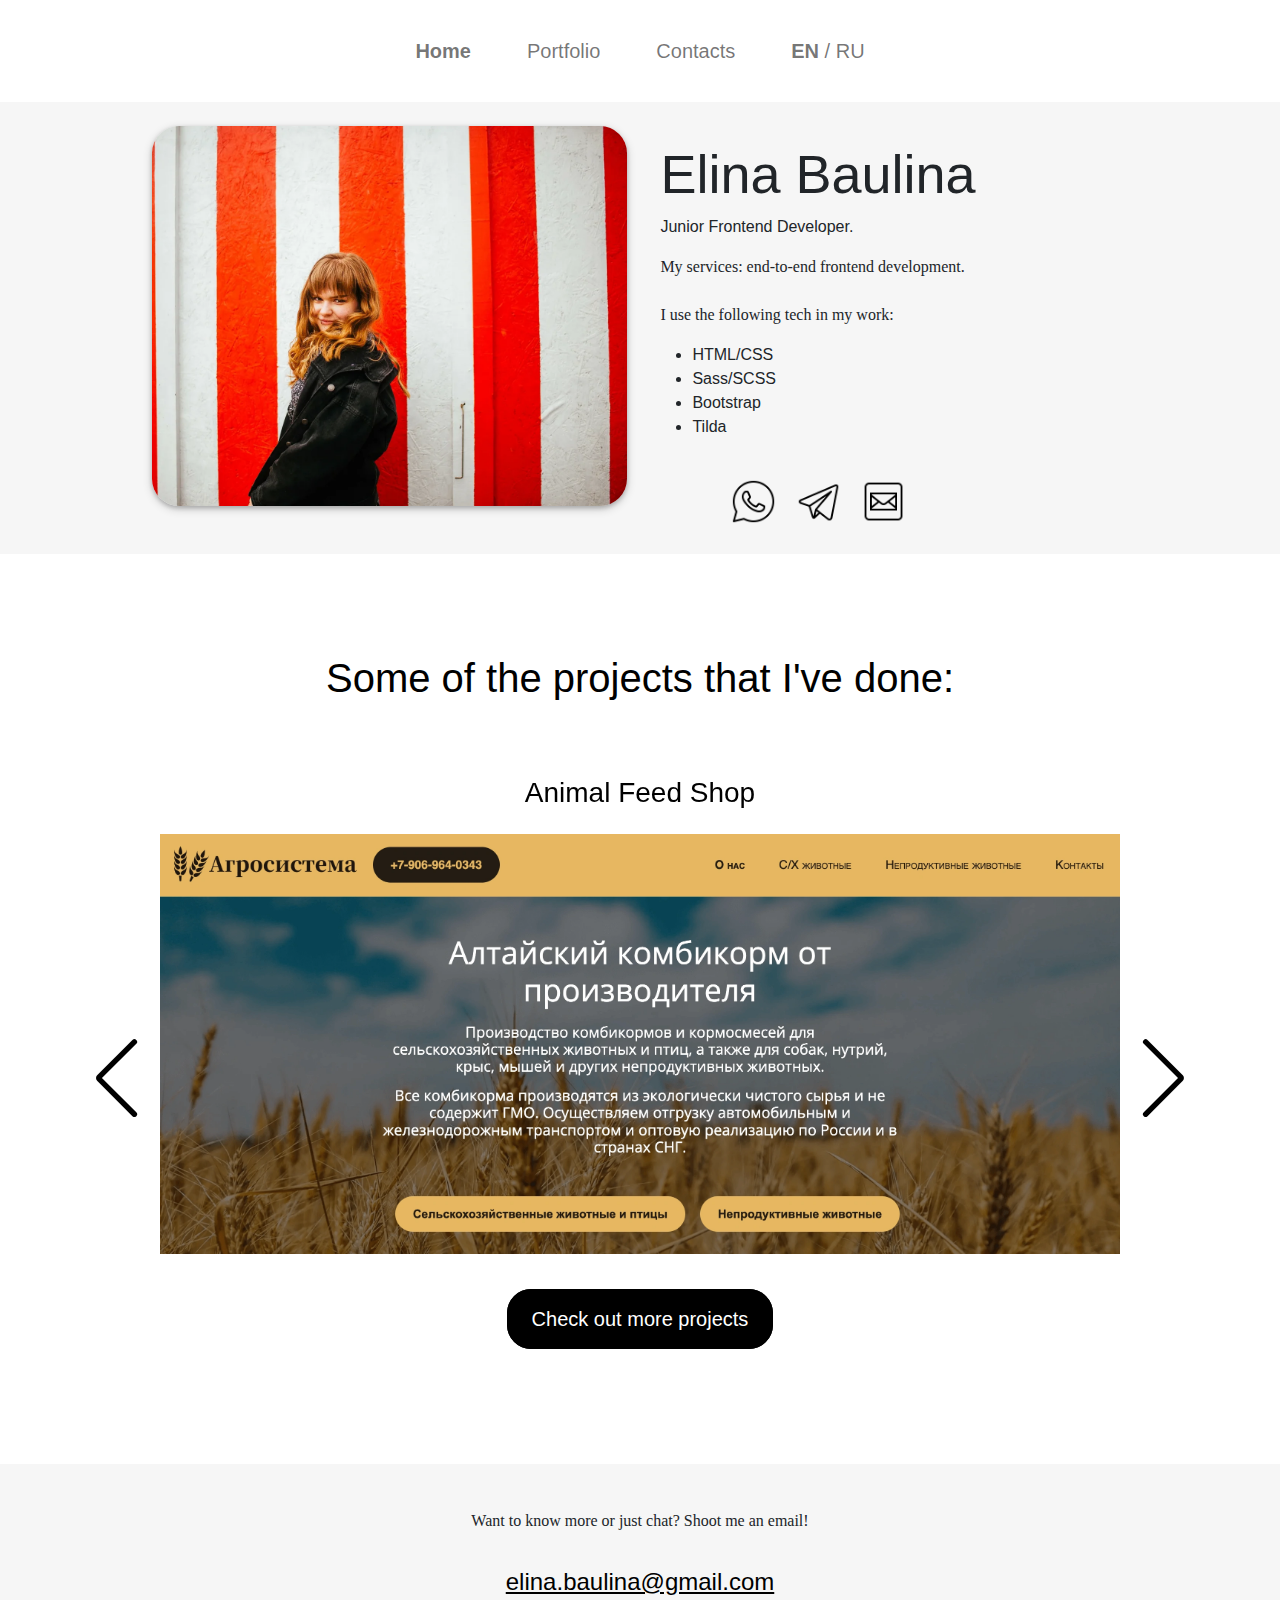
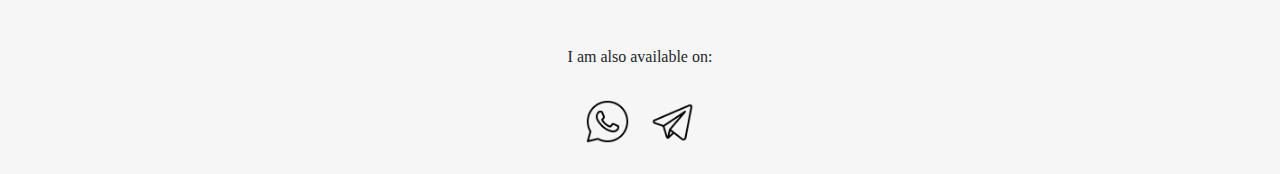
==== index.html @ 9d9d284b "yep" ====
<!DOCTYPE html>
<html lang="en">

<head>
    <meta charset="UTF-8">
    <meta name="viewport" content="width=device-width, initial-scale=1.0">
    <title>Elina Baulina</title>
    <link href="https://fonts.cdnfonts.com/css/gilroy-bold" rel="stylesheet">
    <link rel="stylesheet" href="css/bootstrap.min.css">
    <link rel="stylesheet" href="css/style.min.css">
    <link rel="stylesheet" href="css/swiper-bundle.min.css">
    <link rel="icon" href="img/favicon.png" type="image/png" sizes="64x64">
    <link rel="icon" href="img/favicon.png" type="image/png" sizes="32x32">
    <link rel="icon" href="img/favicon.png" type="image/png" sizes="16x16">
</head>

<body class="main">
    <div class="content">
        <div class="nav-table">
            <nav class="navbar navbar-expand-lg">
                <div class="container">
                    <ul class="navbar-nav">
                        <li class="nav-item"><a class="nav-link" href="../portfolio/index.html"><b>Home</b></a></li>
                        <li class="nav-item"><a class="nav-link" href="../portfolio/portfolio.html">Portfolio</a>
                        </li>
                        <li class="nav-item"><a class="nav-link" href="#contacts">Contacts</a></li>
                        <li class="nav-item"><a class="nav-link" href="../portfolio/main.html"><b>EN</b> / RU</a>
                        </li>
                    </ul>
                </div>
            </nav>
        </div>

        <section class="meet-me">
            <div class="meet-wrap">
                <div class="meet-me-content-1">
                    <picture>
                        <source srcset="img/me.webp" type="image/webp"><img class="face-pic" src="img/me.png"
                            loading="lazy">
                    </picture>
                </div>

                <div class="meet-me-content-2">
                    <h1 class="title name">Elina Baulina</h1>
                    <p about-description> Junior Frontend Developer.</p>
                    <p class="skill"> My services: end-to-end frontend development.<br> <br> I use the following
                        tech in my work:</p>
                    <ul class="skills">
                        <li class="skill-separate">
                            HTML/CSS
                        </li>
                        <li class="skill-separate">
                            Sass/SCSS
                        </li>
                        <li class="skill-separate">
                            Bootstrap
                        </li>
                        <li class="skill-separate">
                            Tilda
                        </li>
                    </ul>
                    <ul class="menu-contacts contacts-change">
                        <li><a class="messenger" href="https://wa.me/381645310923">
                                <picture>
                                    <source srcset="img/whatsapp.webp" type="image/webp"><img class="messenger-pic"
                                        src="img/whatsapp.png" loading="lazy">
                                </picture>
                            </a></li>
                        <li><a class="messenger" href="https://telegram.me/evastruggling">
                                <picture>
                                    <source srcset="img/telegram.webp" type="image/webp"><img class="messenger-pic"
                                        src="img/telegram.png" loading="lazy">
                                </picture>
                            </a>
                        </li>
                        <li><a class="messenger" href="mailto:elina.baulina@gmail.com">
                                <picture>
                                    <source srcset="img/mail.webp" type="image/webp"><img class="messenger-pic"
                                        src="img/mail.png" loading="lazy">
                                </picture>
                            </a>
                        </li>
                    </ul>
                </div>
            </div>

        </section>

        <section class="portfolio">
            <div class="container">
                <div class="row">
                    <div class="col-12">
                        <div class="portfolio-block">
                            <h1 class="title">Some of the projects that I've done:</h1>
                            <div class="projects">
                                <div class="swiper">
                                    <div class="swiper-wrapper">
                                        <div class="swiper-slide">
                                            <a class="swiper-title" href="../portfolio/index.html">Animal Feed
                                                Shop</a>
                                            <picture>
                                                <source srcset="img/project1_1.webp" type="image/webp">
                                                <img src="img/project1_1.png" class="swiper-img" loading="lazy" alt="">
                                            </picture>
                                        </div>

                                        <div class="swiper-slide">
                                            <a class="swiper-title" href="../portfolio/index.html">Classes on CapCut
                                                Editing</a>
                                            <picture>
                                                <source srcset="img/project2_1.webp" type="image/webp">
                                                <img src="img/project2_1.png" class="swiper-img" loading="lazy" alt="">
                                            </picture>
                                        </div>
                                    </div>
                                    <div class="container-buttons">
                                        <div class="swiper-button-prev">Previous</div>
                                        <div class="swiper-button-next">Next</div>
                                    </div>
                                </div>

                                <div class="check"><a class="project-button" href="../portfolio/portfolio.html"
                                        title="project-link">Check
                                        out more projects</a>
                                </div>
                            </div>
                        </div>
                    </div>
                </div>
            </div>
        </section>

    </div>

    <footer>
        <div class="container">
            <div class="footer-contacts" id="contacts">
                <p class="footer-description">Want to know more or just chat? Shoot me an email!</p>
                <a class="call" href="mailto:elina.baulina@gmail.com">elina.baulina@gmail.com</a>
                <p class="footer-description last">I am also available on:</p>
                <ul class="menu-contacts">
                    <li><a class="messenger" href="https://wa.me/381645310923">
                            <picture>
                                <source srcset="img/whatsapp.webp" type="image/webp"><img class="messenger-pic"
                                    src="img/whatsapp.png" loading="lazy">
                            </picture>
                        </a>
                    </li>
                    <li><a class="messenger" href="https://telegram.me/evastruggling">
                            <picture>
                                <source srcset="img/telegram.webp" type="image/webp"><img class="messenger-pic"
                                    src="img/telegram.png" loading="lazy">
                            </picture>
                        </a>
                    </li>
                </ul>
            </div>
        </div>
    </footer>

    <script src="js/bootstrap.min.js"></script>
    <script src="js/swiper-bundle.min.js"></script>
    <script src="js/plugin.js"></script>
</body>

</html>
---- css/style.min.css ----
@import"https://fonts.cdnfonts.com/css/gilroy-bold";.main{font-family:Gilroy-Regular,sans-serif;display:flex;min-height:100vh;flex-direction:column}.nav-table{align-items:center;width:100%}.navbar-nav{list-style:none;display:flex;flex-direction:row;margin-left:auto;margin-right:auto}.navbar-nav .nav-item{padding:20px;font-size:20px}.meet-me{background-color:#f6f6f6;padding-left:10%}.meet-me .meet-wrap{display:flex;flex-direction:row;position:relative}.meet-me .meet-wrap .meet-me-content-1 .face-pic{max-width:100%;max-height:380px;border-radius:27px;box-shadow:0 2px 4px 0 rgba(0,0,0,.2),0 3px 10px 0 rgba(0,0,0,.19);margin:5%}.meet-me .meet-wrap .meet-me-content-2{margin-top:auto;margin-bottom:auto;margin-left:5%}.meet-me .meet-wrap .meet-me-content-2 .contacts-change{margin-top:40px}.meet-me .meet-wrap .meet-me-content-2 .name{font-size:54px;padding-top:40px}.meet-me .meet-wrap .meet-me-content-2 .skill{font-family:Gilroy-Bold}.about-me{background-color:#f6f6f6;background-size:cover;overflow:hidden;position:relative}.about-me .about-block .title{color:#000;font-size:40px;text-align:center;padding-top:50px;padding-bottom:20px;margin-left:auto;margin-right:auto;max-width:800px}.about-me .about-block .about-description{color:#000;font-weight:400;text-align:center;font-size:22px;margin-left:auto;margin-right:auto;max-width:700px;line-height:116%}.about-me .about-block .bottom{padding-top:20px;padding-bottom:40px}.about-me .about-block .project-link{color:#000;font-family:Gilroy-Bold;transition:.3s}.about-me .about-block .project-link:hover{color:#5a5959}.portfolio-block .title{margin-top:50px;margin-bottom:50px;color:#000;font-size:40px;text-align:center;padding-top:50px;padding-bottom:20px;margin-left:auto;margin-right:auto;max-width:800px}.portfolio-block .check{text-align:center}.portfolio-block .check .project-button{font-family:Gilroy-Bold,sans-serif;background-color:#000;padding:18px 24px;font-size:20px;border-radius:24px;border:solid 1px #000;text-decoration:none;color:#fff}.portfolio-block .check .project-button:hover{background-color:#f6f6f6;color:#000;transition:.3s}.portfolio-block .projects{text-align:center;margin-bottom:80px;position:relative}.portfolio-block .projects .swiper{display:flex;flex-direction:row;position:relative}.portfolio-block .projects .swiper .container-buttons{position:absolute;top:50%;transform:translateY(-50%);width:100%;height:100%;z-index:1}.portfolio-block .projects .swiper .container-buttons .swiper-button-prev,.portfolio-block .projects .swiper .container-buttons .swiper-button-next{font-size:0;color:#000;--swiper-navigation-size: 80px;top:65%;transform:translateY(-50%)}.portfolio-block .projects .swiper-slide{z-index:0}.portfolio-block .projects .swiper-slide .swiper-title{text-decoration:none;color:#000;font-size:28px}.portfolio-block .projects .swiper-slide .swiper-img{max-width:95%;position:relative;padding:50px;padding-top:20px;padding-bottom:0px;margin-bottom:50px}.separate-site{margin-top:50px;border-radius:45px;box-shadow:0 2px 4px 0 rgba(0,0,0,.2),0 3px 10px 0 rgba(0,0,0,.19);max-width:95%;margin-left:auto;margin-right:auto;padding-bottom:35px}.separate-site .site-pic{width:100%;padding-bottom:50px;border-radius:45px}.separate-site .site-titles{text-align:center;font-size:24px;text-decoration:none}.separate-site .site-description{font-family:Gilroy-Regular;text-align:center;width:80%;font-size:20px;margin-left:auto;margin-right:auto;padding-bottom:30px;text-decoration:none}.site-link{font-family:Gilroy-Bold,sans-serif;background-color:#000;padding:18px 24px;font-size:20px;border-radius:24px;border:solid 1px #000;text-decoration:none;color:#fff;max-width:250px;display:block;margin-left:auto;margin-right:auto;text-align:center;font-family:Gilroy-Bold;transform:.3s}.site-link:hover{background-color:#f6f6f6;color:#000;transition:.3s}.full-size-pic{max-width:100%;margin-top:50px;box-shadow:0 2px 4px 0 rgba(0,0,0,.2),0 3px 10px 0 rgba(0,0,0,.19)}.visit-pic{max-width:100%;height:20px;margin-top:auto;margin-bottom:auto}@media(max-width: 992px){.meet-me{text-align:center;padding-left:0%}.meet-me .meet-wrap{flex-direction:column-reverse}.meet-me .meet-wrap .meet-me-content-1 .face-pic{max-height:300px;margin-bottom:50px}.meet-me .meet-wrap .meet-me-content-2{margin-left:0}.meet-me .meet-wrap .meet-me-content-2 .skills .skill-separate{text-decoration:underline;display:inline;margin-right:15px}.portfolio-block .title{padding-top:10px;font-size:36px;padding-bottom:0}.portfolio-block .projects .swiper-slide .swiper-title{margin-top:25px}.portfolio-block .projects .swiper .swiper-button-prev,.portfolio-block .projects .swiper .swiper-button-next{--swiper-navigation-size: 50px;top:calc(50% + 50px)}}@media(max-width: 768px){.navbar-nav .nav-item{font-size:18px;padding:15px}.meet-me .meet-wrap .meet-me-content-1 .face-pic{max-height:280px}.portfolio-block .title{font-size:30px}.portfolio-block .projects .swiper .swiper-button-prev,.portfolio-block .projects .swiper .swiper-button-next{--swiper-navigation-size: 40px;top:calc(50% + 40px)}.portfolio-block .swiper-slide .swiper-title{font-size:26px}}@media(max-width: 576px){.navbar-nav .nav-item{font-size:16px}.messenger-pic{height:42px}.meet-me-content-2 .name{font-size:30px}}footer{width:100%;text-align:center;margin-top:50px;background-color:#f6f6f6}footer .footer-contacts .footer-description{font-family:Gilroy-Bold;padding-top:45px;padding-bottom:15px}footer .footer-contacts .call{font-size:24px;color:#000;transform:.3s}footer .footer-contacts .call:hover{color:#5a5959}.menu-contacts{display:flex;justify-content:center;list-style:none;gap:20px;padding-bottom:30px;margin:0;padding-left:0}.messenger{display:flex}.messenger-pic{max-width:100%;height:45px}.last{margin-bottom:15px}/*# sourceMappingURL=style.min.css.map */
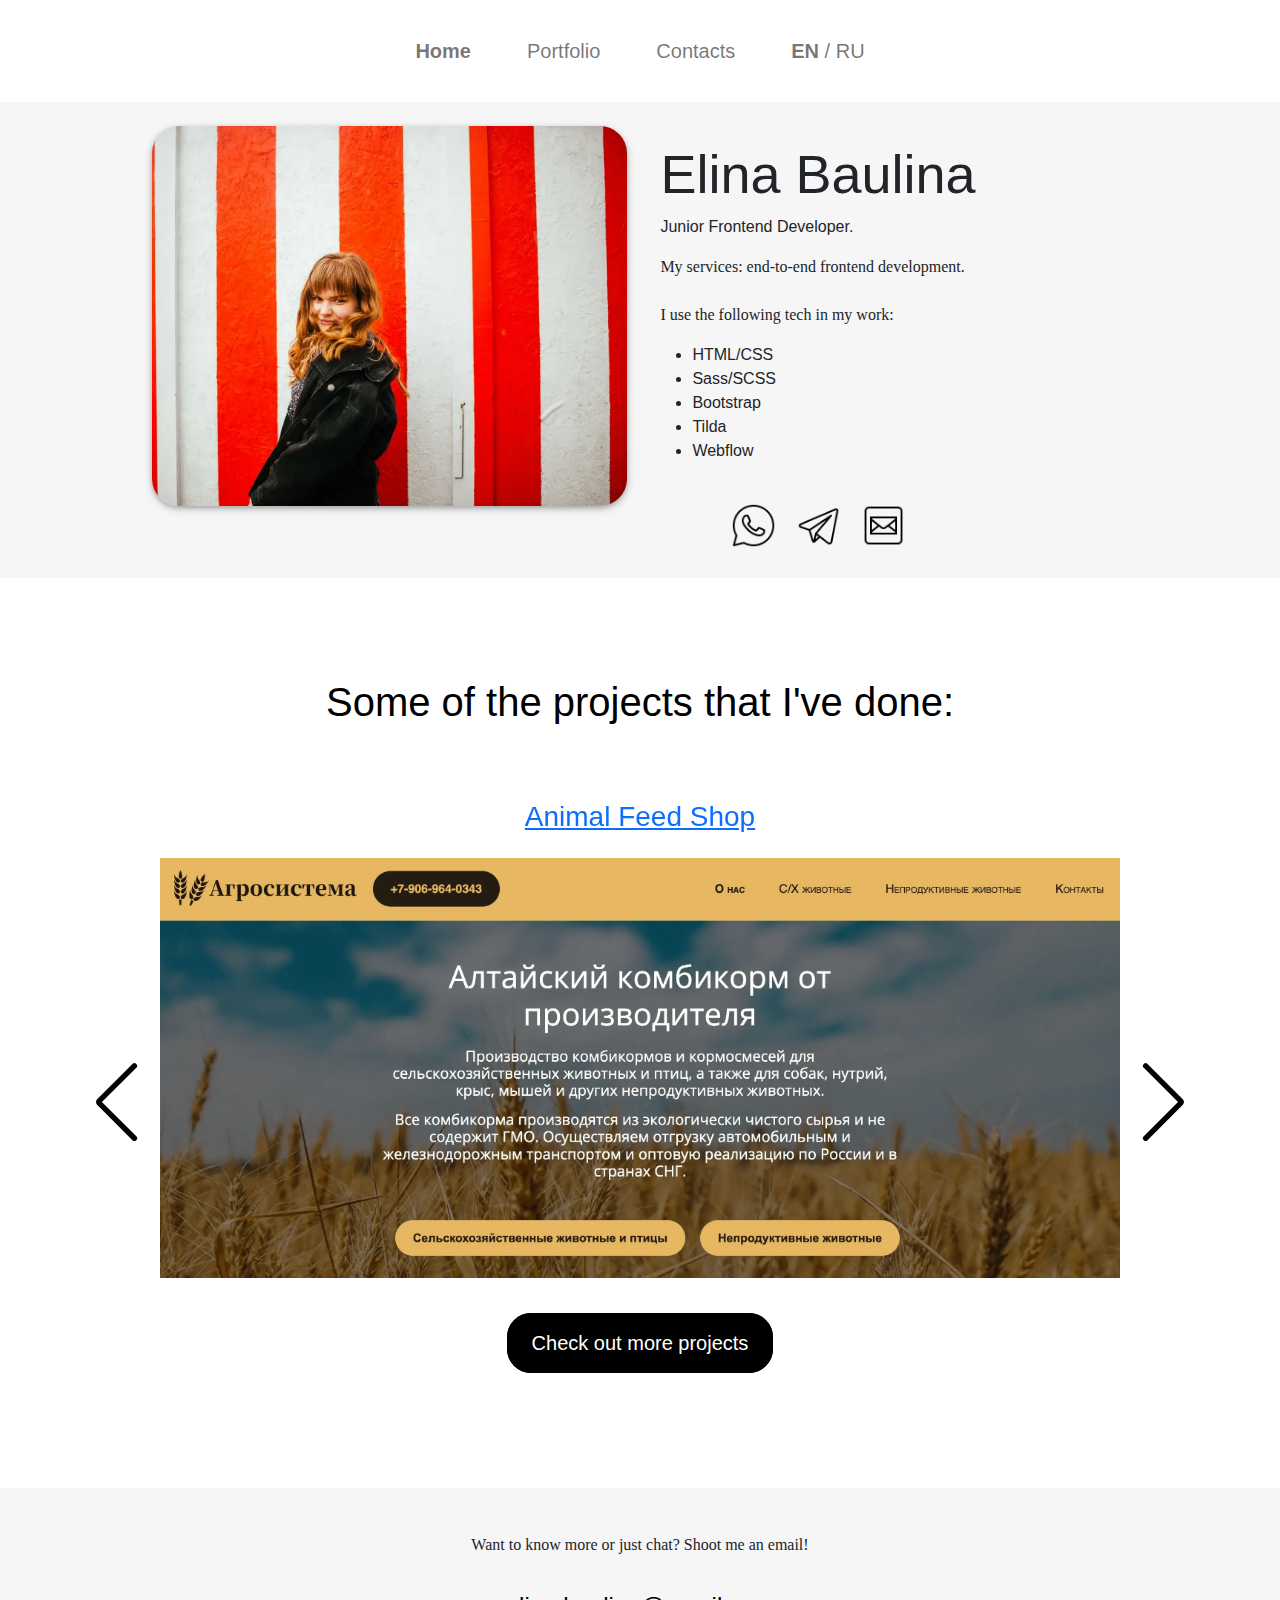
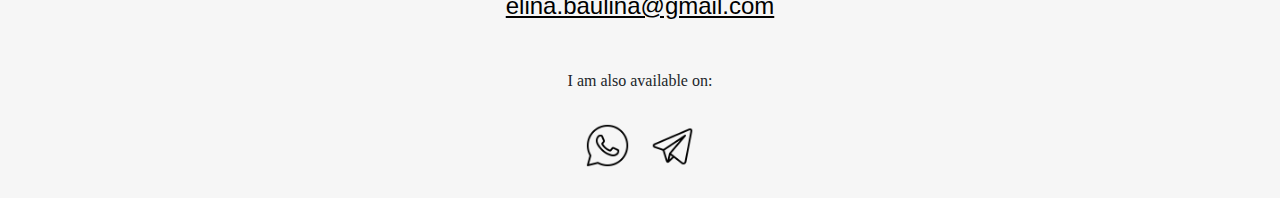
==== commit eb5dd4c7: "some structure updates" ====
--- a/index.html
+++ b/index.html
@@ -58,6 +58,9 @@
                         <li class="skill-separate">
                             Tilda
                         </li>
+                        <li class="skill-separate">
+                            Webflow
+                        </li>
                     </ul>
                     <ul class="menu-contacts contacts-change">
                         <li><a class="messenger" href="https://wa.me/381645310923">
@@ -96,8 +99,8 @@
                                 <div class="swiper">
                                     <div class="swiper-wrapper">
                                         <div class="swiper-slide">
-                                            <a class="swiper-title" href="../portfolio/index.html">Animal Feed
-                                                Shop</a>
+                                            <div class="swiper-title"><a href="../portfolio/project1.html">Animal Feed
+                                                Shop</a></div>
                                             <picture>
                                                 <source srcset="img/project1_1.webp" type="image/webp">
                                                 <img src="img/project1_1.png" class="swiper-img" loading="lazy" alt="">
@@ -105,11 +108,25 @@
                                         </div>
 
                                         <div class="swiper-slide">
-                                            <a class="swiper-title" href="../portfolio/index.html">Classes on CapCut
-                                                Editing</a>
+                                            <div class="swiper-title"><a href="../portfolio/project2.html">Classes on CapCut
+                                                Editing</a></div>
                                             <picture>
                                                 <source srcset="img/project2_1.webp" type="image/webp">
                                                 <img src="img/project2_1.png" class="swiper-img" loading="lazy" alt="">
+                                            </picture>
+                                        </div>
+                                        <div class="swiper-slide">
+                                            <div class="swiper-title"><a href="../portfolio/project3.html">Marketing classes</a></div>
+                                            <picture>
+                                                <source srcset="img/project3_1.webp" type="image/webp">
+                                                <img src="img/project3_1.png" class="swiper-img" loading="lazy" alt="">
+                                            </picture>
+                                        </div>
+                                        <div class="swiper-slide">
+                                            <div class="swiper-title"><a href="../portfolio/project4.html">Psychology Service</a></div>
+                                            <picture>
+                                                <source srcset="img/project4_1.webp" type="image/webp">
+                                                <img src="img/project4_1.png" class="swiper-img" loading="lazy" alt="">
                                             </picture>
                                         </div>
                                     </div>
--- a/css/style.min.css
+++ b/css/style.min.css
@@ -1 +1 @@
-@import"https://fonts.cdnfonts.com/css/gilroy-bold";.main{font-family:Gilroy-Regular,sans-serif;display:flex;min-height:100vh;flex-direction:column}.nav-table{align-items:center;width:100%}.navbar-nav{list-style:none;display:flex;flex-direction:row;margin-left:auto;margin-right:auto}.navbar-nav .nav-item{padding:20px;font-size:20px}.meet-me{background-color:#f6f6f6;padding-left:10%}.meet-me .meet-wrap{display:flex;flex-direction:row;position:relative}.meet-me .meet-wrap .meet-me-content-1 .face-pic{max-width:100%;max-height:380px;border-radius:27px;box-shadow:0 2px 4px 0 rgba(0,0,0,.2),0 3px 10px 0 rgba(0,0,0,.19);margin:5%}.meet-me .meet-wrap .meet-me-content-2{margin-top:auto;margin-bottom:auto;margin-left:5%}.meet-me .meet-wrap .meet-me-content-2 .contacts-change{margin-top:40px}.meet-me .meet-wrap .meet-me-content-2 .name{font-size:54px;padding-top:40px}.meet-me .meet-wrap .meet-me-content-2 .skill{font-family:Gilroy-Bold}.about-me{background-color:#f6f6f6;background-size:cover;overflow:hidden;position:relative}.about-me .about-block .title{color:#000;font-size:40px;text-align:center;padding-top:50px;padding-bottom:20px;margin-left:auto;margin-right:auto;max-width:800px}.about-me .about-block .about-description{color:#000;font-weight:400;text-align:center;font-size:22px;margin-left:auto;margin-right:auto;max-width:700px;line-height:116%}.about-me .about-block .bottom{padding-top:20px;padding-bottom:40px}.about-me .about-block .project-link{color:#000;font-family:Gilroy-Bold;transition:.3s}.about-me .about-block .project-link:hover{color:#5a5959}.portfolio-block .title{margin-top:50px;margin-bottom:50px;color:#000;font-size:40px;text-align:center;padding-top:50px;padding-bottom:20px;margin-left:auto;margin-right:auto;max-width:800px}.portfolio-block .check{text-align:center}.portfolio-block .check .project-button{font-family:Gilroy-Bold,sans-serif;background-color:#000;padding:18px 24px;font-size:20px;border-radius:24px;border:solid 1px #000;text-decoration:none;color:#fff}.portfolio-block .check .project-button:hover{background-color:#f6f6f6;color:#000;transition:.3s}.portfolio-block .projects{text-align:center;margin-bottom:80px;position:relative}.portfolio-block .projects .swiper{display:flex;flex-direction:row;position:relative}.portfolio-block .projects .swiper .container-buttons{position:absolute;top:50%;transform:translateY(-50%);width:100%;height:100%;z-index:1}.portfolio-block .projects .swiper .container-buttons .swiper-button-prev,.portfolio-block .projects .swiper .container-buttons .swiper-button-next{font-size:0;color:#000;--swiper-navigation-size: 80px;top:65%;transform:translateY(-50%)}.portfolio-block .projects .swiper-slide{z-index:0}.portfolio-block .projects .swiper-slide .swiper-title{text-decoration:none;color:#000;font-size:28px}.portfolio-block .projects .swiper-slide .swiper-img{max-width:95%;position:relative;padding:50px;padding-top:20px;padding-bottom:0px;margin-bottom:50px}.separate-site{margin-top:50px;border-radius:45px;box-shadow:0 2px 4px 0 rgba(0,0,0,.2),0 3px 10px 0 rgba(0,0,0,.19);max-width:95%;margin-left:auto;margin-right:auto;padding-bottom:35px}.separate-site .site-pic{width:100%;padding-bottom:50px;border-radius:45px}.separate-site .site-titles{text-align:center;font-size:24px;text-decoration:none}.separate-site .site-description{font-family:Gilroy-Regular;text-align:center;width:80%;font-size:20px;margin-left:auto;margin-right:auto;padding-bottom:30px;text-decoration:none}.site-link{font-family:Gilroy-Bold,sans-serif;background-color:#000;padding:18px 24px;font-size:20px;border-radius:24px;border:solid 1px #000;text-decoration:none;color:#fff;max-width:250px;display:block;margin-left:auto;margin-right:auto;text-align:center;font-family:Gilroy-Bold;transform:.3s}.site-link:hover{background-color:#f6f6f6;color:#000;transition:.3s}.full-size-pic{max-width:100%;margin-top:50px;box-shadow:0 2px 4px 0 rgba(0,0,0,.2),0 3px 10px 0 rgba(0,0,0,.19)}.visit-pic{max-width:100%;height:20px;margin-top:auto;margin-bottom:auto}@media(max-width: 992px){.meet-me{text-align:center;padding-left:0%}.meet-me .meet-wrap{flex-direction:column-reverse}.meet-me .meet-wrap .meet-me-content-1 .face-pic{max-height:300px;margin-bottom:50px}.meet-me .meet-wrap .meet-me-content-2{margin-left:0}.meet-me .meet-wrap .meet-me-content-2 .skills .skill-separate{text-decoration:underline;display:inline;margin-right:15px}.portfolio-block .title{padding-top:10px;font-size:36px;padding-bottom:0}.portfolio-block .projects .swiper-slide .swiper-title{margin-top:25px}.portfolio-block .projects .swiper .swiper-button-prev,.portfolio-block .projects .swiper .swiper-button-next{--swiper-navigation-size: 50px;top:calc(50% + 50px)}}@media(max-width: 768px){.navbar-nav .nav-item{font-size:18px;padding:15px}.meet-me .meet-wrap .meet-me-content-1 .face-pic{max-height:280px}.portfolio-block .title{font-size:30px}.portfolio-block .projects .swiper .swiper-button-prev,.portfolio-block .projects .swiper .swiper-button-next{--swiper-navigation-size: 40px;top:calc(50% + 40px)}.portfolio-block .swiper-slide .swiper-title{font-size:26px}}@media(max-width: 576px){.navbar-nav .nav-item{font-size:16px}.messenger-pic{height:42px}.meet-me-content-2 .name{font-size:30px}}footer{width:100%;text-align:center;margin-top:50px;background-color:#f6f6f6}footer .footer-contacts .footer-description{font-family:Gilroy-Bold;padding-top:45px;padding-bottom:15px}footer .footer-contacts .call{font-size:24px;color:#000;transform:.3s}footer .footer-contacts .call:hover{color:#5a5959}.menu-contacts{display:flex;justify-content:center;list-style:none;gap:20px;padding-bottom:30px;margin:0;padding-left:0}.messenger{display:flex}.messenger-pic{max-width:100%;height:45px}.last{margin-bottom:15px}/*# sourceMappingURL=style.min.css.map */+@import"https://fonts.cdnfonts.com/css/gilroy-bold";.main{font-family:Gilroy-Regular,sans-serif;display:flex;min-height:100vh;flex-direction:column}.nav-table{align-items:center;width:100%}.navbar-nav{list-style:none;display:flex;flex-direction:row;margin-left:auto;margin-right:auto}.navbar-nav .nav-item{padding:20px;font-size:20px}.meet-me{background-color:#f6f6f6;padding-left:10%}.meet-me .meet-wrap{display:flex;flex-direction:row;position:relative}.meet-me .meet-wrap .meet-me-content-1 .face-pic{max-width:100%;max-height:380px;border-radius:27px;box-shadow:0 2px 4px 0 rgba(0,0,0,.2),0 3px 10px 0 rgba(0,0,0,.19);margin:5%}.meet-me .meet-wrap .meet-me-content-2{margin-top:auto;margin-bottom:auto;margin-left:5%}.meet-me .meet-wrap .meet-me-content-2 .contacts-change{margin-top:40px}.meet-me .meet-wrap .meet-me-content-2 .name{font-size:54px;padding-top:40px}.meet-me .meet-wrap .meet-me-content-2 .skill{font-family:Gilroy-Bold;padding:30 0}.about-me{background-color:#f6f6f6;background-size:cover;overflow:hidden;position:relative}.about-me .about-block .title{color:#000;font-size:40px;text-align:center;padding-top:50px;padding-bottom:20px;margin-left:auto;margin-right:auto;max-width:800px}.about-me .about-block .about-description{color:#000;font-weight:400;text-align:center;font-size:22px;margin-left:auto;margin-right:auto;max-width:700px;line-height:116%}.about-me .about-block .bottom{padding-top:20px;padding-bottom:40px}.about-me .about-block .project-link{color:#000;font-family:Gilroy-Bold;transition:.3s}.about-me .about-block .project-link:hover{color:#5a5959}.portfolio-block .title{margin-top:50px;margin-bottom:50px;color:#000;font-size:40px;text-align:center;padding-top:50px;padding-bottom:20px;margin-left:auto;margin-right:auto;max-width:800px}.portfolio-block .check{text-align:center}.portfolio-block .check .project-button{font-family:Gilroy-Bold,sans-serif;background-color:#000;padding:18px 24px;font-size:20px;border-radius:24px;border:solid 1px #000;text-decoration:none;color:#fff}.portfolio-block .check .project-button:hover{background-color:#f6f6f6;color:#000;transition:.3s}.portfolio-block .projects{text-align:center;margin-bottom:80px;position:relative}.portfolio-block .projects .swiper{display:flex;flex-direction:row;position:relative}.portfolio-block .projects .swiper .container-buttons{position:absolute;top:50%;transform:translateY(-50%);width:100%;height:100%;z-index:1}.portfolio-block .projects .swiper .container-buttons .swiper-button-prev,.portfolio-block .projects .swiper .container-buttons .swiper-button-next{font-size:0;color:#000;--swiper-navigation-size: 80px;top:65%;transform:translateY(-50%)}.portfolio-block .projects .swiper-slide{z-index:0}.portfolio-block .projects .swiper-slide .swiper-title{text-decoration:none;color:#000;font-size:28px}.portfolio-block .projects .swiper-slide .swiper-img{max-width:95%;position:relative;padding:50px;padding-top:20px;padding-bottom:0px;margin-bottom:50px}.separate-site{margin-top:50px;border-radius:45px;box-shadow:0 2px 4px 0 rgba(0,0,0,.2),0 3px 10px 0 rgba(0,0,0,.19);max-width:95%;margin-left:auto;margin-right:auto;padding-bottom:35px}.separate-site .site-pic{width:100%;padding-bottom:50px;border-radius:45px;object-fit:cover}.separate-site .site-titles{text-align:center;font-size:24px;text-decoration:none}.separate-site .site-description{font-family:Gilroy-Regular;text-align:center;width:80%;font-size:20px;margin-left:auto;margin-right:auto;padding-bottom:30px;text-decoration:none}.separate-site .site-link{font-family:Gilroy-Bold,sans-serif;background-color:#000;padding:18px 24px;font-size:20px;border-radius:24px;border:solid 1px #000;text-decoration:none;color:#fff;max-width:250px;display:block;margin-left:auto;margin-right:auto;text-align:center;font-family:Gilroy-Bold;transform:.3s}.separate-site .site-link:hover{background-color:#f6f6f6;color:#000;transition:.3s}.full-size-pic{max-width:100%;margin-top:50px;box-shadow:0 2px 4px 0 rgba(0,0,0,.2),0 3px 10px 0 rgba(0,0,0,.19)}.visit-pic{max-width:100%;height:20px;margin-top:auto;margin-bottom:auto}@media(max-width: 992px){.meet-me{text-align:center;padding-left:0%}.meet-me .meet-wrap{flex-direction:column-reverse}.meet-me .meet-wrap .meet-me-content-1 .face-pic{max-height:300px;margin-bottom:50px}.meet-me .meet-wrap .meet-me-content-2{margin-left:0}.meet-me .meet-wrap .meet-me-content-2 .skills .skill-separate{text-decoration:underline;display:inline;margin-right:15px}.portfolio-block .title{padding-top:10px;font-size:36px;padding-bottom:0}.portfolio-block .projects .swiper-slide .swiper-title{margin-top:25px}.portfolio-block .projects .swiper .container-buttons .swiper-button-prev,.portfolio-block .projects .swiper .container-buttons .swiper-button-next{--swiper-navigation-size: 40px;top:calc(50% + 40px)}}@media(max-width: 768px){.navbar-nav .nav-item{font-size:18px;padding:15px}.meet-me .meet-wrap .meet-me-content-1 .face-pic{max-height:280px}.portfolio-block .title{font-size:30px}.portfolio-block .projects .swiper .container-buttons .swiper-button-prev,.portfolio-block .projects .swiper .container-buttons .swiper-button-next{--swiper-navigation-size: 30px;top:calc(50% + 20px)}.portfolio-block .swiper-slide .swiper-title{font-size:26px}}@media(max-width: 576px){.navbar-nav .nav-item{font-size:14px}.messenger-pic{height:42px}.meet-me-content-2 .name{font-size:30px}}footer{width:100%;text-align:center;margin-top:50px;background-color:#f6f6f6}footer .footer-contacts .footer-description{font-family:Gilroy-Bold;padding-top:45px;padding-bottom:15px}footer .footer-contacts .call{font-size:24px;color:#000;transform:.3s}footer .footer-contacts .call:hover{color:#5a5959}.menu-contacts{display:flex;justify-content:center;list-style:none;gap:20px;padding-bottom:30px;margin:0;padding-left:0}.messenger{display:flex}.messenger-pic{max-width:100%;height:45px}.last{margin-bottom:15px}/*# sourceMappingURL=style.min.css.map */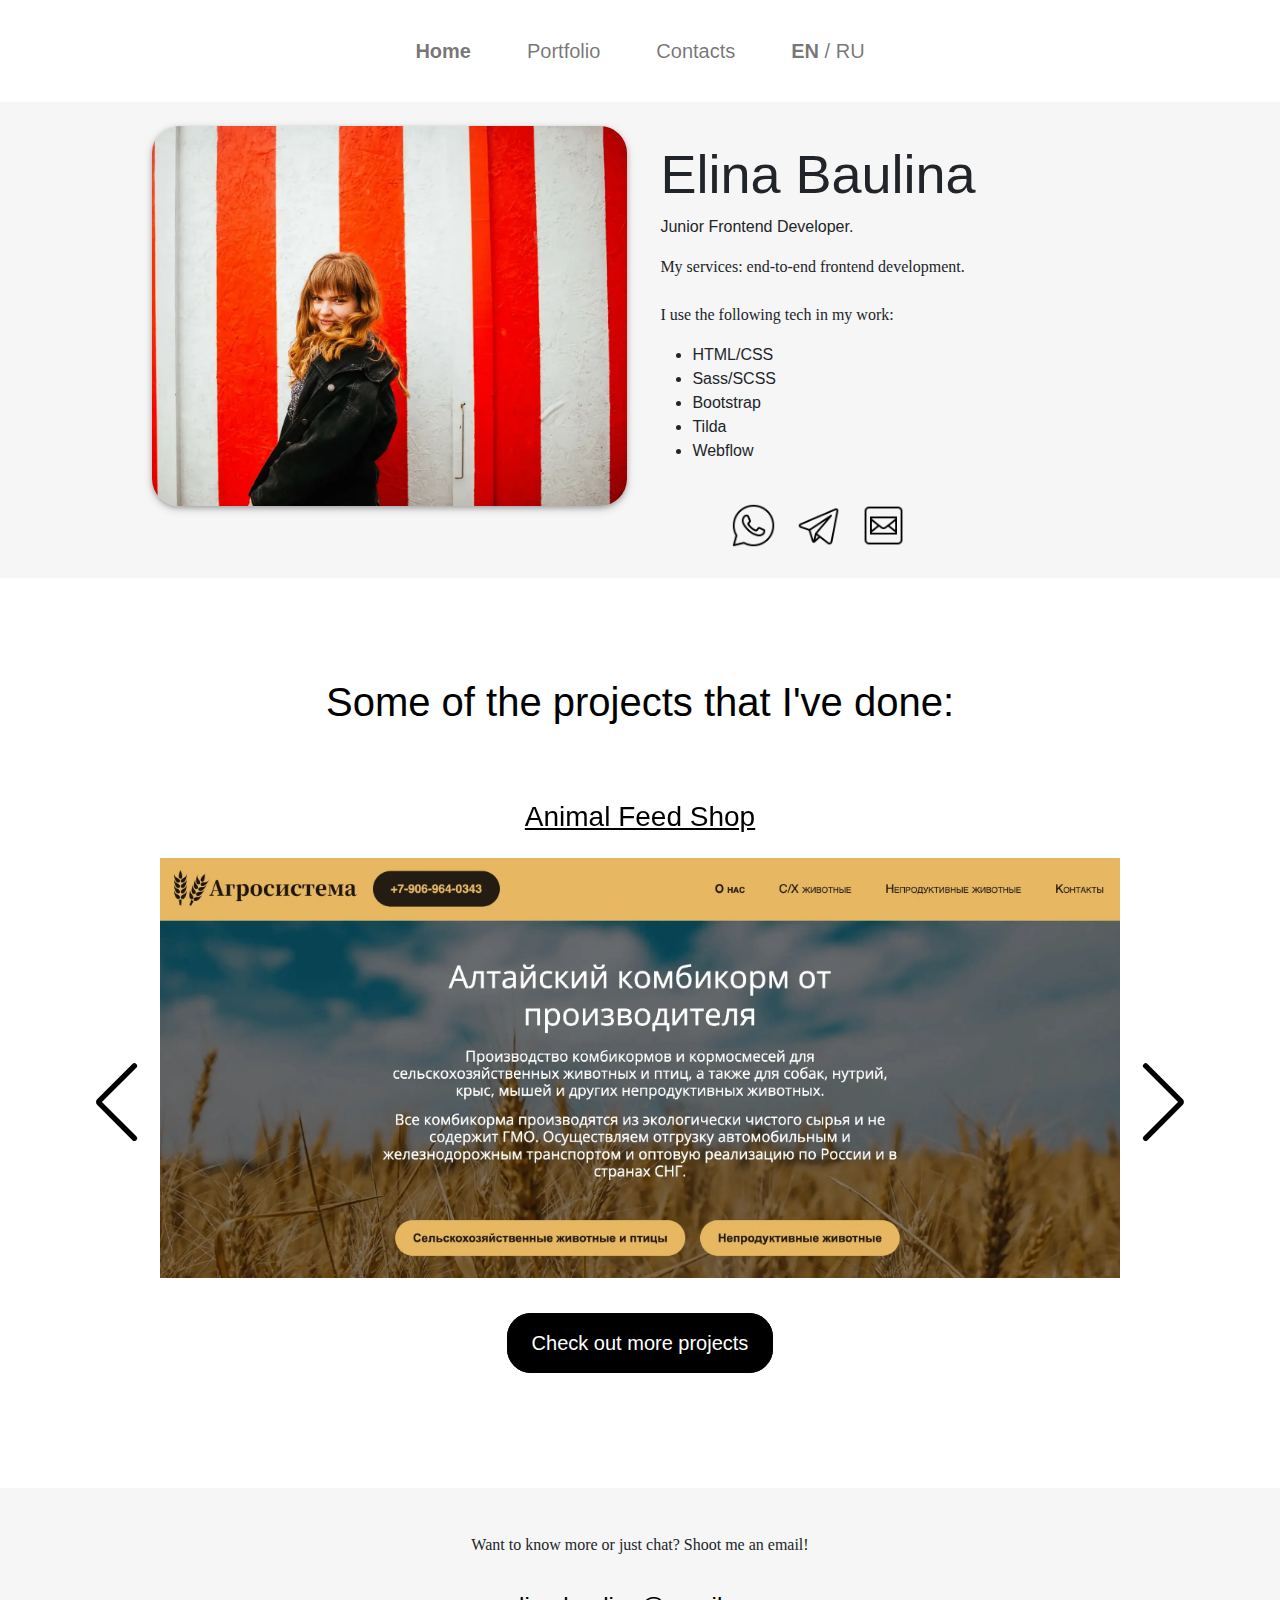
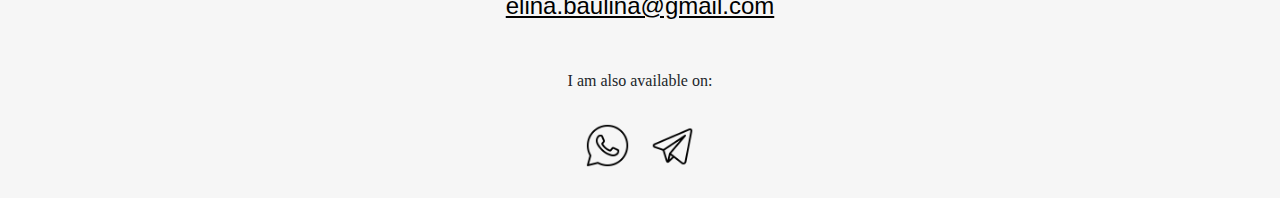
==== commit 76e6710f: "more commit" ====
--- a/index.html
+++ b/index.html
@@ -35,8 +35,7 @@
             <div class="meet-wrap">
                 <div class="meet-me-content-1">
                     <picture>
-                        <source srcset="img/me.webp" type="image/webp"><img class="face-pic" src="img/me.png"
-                            loading="lazy">
+                        <source srcset="img/me.webp" type="image/webp"><img class="face-pic" src="img/me.png">
                     </picture>
                 </div>
 
@@ -66,20 +65,20 @@
                         <li><a class="messenger" href="https://wa.me/381645310923">
                                 <picture>
                                     <source srcset="img/whatsapp.webp" type="image/webp"><img class="messenger-pic"
-                                        src="img/whatsapp.png" loading="lazy">
+                                        src="img/whatsapp.png">
                                 </picture>
                             </a></li>
                         <li><a class="messenger" href="https://telegram.me/evastruggling">
                                 <picture>
                                     <source srcset="img/telegram.webp" type="image/webp"><img class="messenger-pic"
-                                        src="img/telegram.png" loading="lazy">
+                                        src="img/telegram.png">
                                 </picture>
                             </a>
                         </li>
                         <li><a class="messenger" href="mailto:elina.baulina@gmail.com">
                                 <picture>
                                     <source srcset="img/mail.webp" type="image/webp"><img class="messenger-pic"
-                                        src="img/mail.png" loading="lazy">
+                                        src="img/mail.png">
                                 </picture>
                             </a>
                         </li>
@@ -99,34 +98,34 @@
                                 <div class="swiper">
                                     <div class="swiper-wrapper">
                                         <div class="swiper-slide">
-                                            <div class="swiper-title"><a href="../portfolio/project1.html">Animal Feed
+                                            <div class="swiper-title"><a class="title-link" href="../portfolio/project1.html">Animal Feed
                                                 Shop</a></div>
                                             <picture>
                                                 <source srcset="img/project1_1.webp" type="image/webp">
-                                                <img src="img/project1_1.png" class="swiper-img" loading="lazy" alt="">
+                                                <img src="img/project1_1.png" class="swiper-img" alt="">
                                             </picture>
                                         </div>
 
                                         <div class="swiper-slide">
-                                            <div class="swiper-title"><a href="../portfolio/project2.html">Classes on CapCut
+                                            <div class="swiper-title"><a class="title-link" href="../portfolio/project2.html">Classes on CapCut
                                                 Editing</a></div>
                                             <picture>
                                                 <source srcset="img/project2_1.webp" type="image/webp">
-                                                <img src="img/project2_1.png" class="swiper-img" loading="lazy" alt="">
+                                                <img src="img/project2_1.png" class="swiper-img" alt="">
                                             </picture>
                                         </div>
                                         <div class="swiper-slide">
-                                            <div class="swiper-title"><a href="../portfolio/project3.html">Marketing classes</a></div>
+                                            <div class="swiper-title"><a class="title-link" href="../portfolio/project3.html">Marketing classes</a></div>
                                             <picture>
                                                 <source srcset="img/project3_1.webp" type="image/webp">
-                                                <img src="img/project3_1.png" class="swiper-img" loading="lazy" alt="">
+                                                <img src="img/project3_1.png" class="swiper-img" alt="">
                                             </picture>
                                         </div>
                                         <div class="swiper-slide">
-                                            <div class="swiper-title"><a href="../portfolio/project4.html">Psychology Service</a></div>
+                                            <div class="swiper-title"><a class="title-link" href="../portfolio/project4.html">Psychology Service</a></div>
                                             <picture>
                                                 <source srcset="img/project4_1.webp" type="image/webp">
-                                                <img src="img/project4_1.png" class="swiper-img" loading="lazy" alt="">
+                                                <img src="img/project4_1.png" class="swiper-img" alt="">
                                             </picture>
                                         </div>
                                     </div>
--- a/css/style.min.css
+++ b/css/style.min.css
@@ -1 +1 @@
-@import"https://fonts.cdnfonts.com/css/gilroy-bold";.main{font-family:Gilroy-Regular,sans-serif;display:flex;min-height:100vh;flex-direction:column}.nav-table{align-items:center;width:100%}.navbar-nav{list-style:none;display:flex;flex-direction:row;margin-left:auto;margin-right:auto}.navbar-nav .nav-item{padding:20px;font-size:20px}.meet-me{background-color:#f6f6f6;padding-left:10%}.meet-me .meet-wrap{display:flex;flex-direction:row;position:relative}.meet-me .meet-wrap .meet-me-content-1 .face-pic{max-width:100%;max-height:380px;border-radius:27px;box-shadow:0 2px 4px 0 rgba(0,0,0,.2),0 3px 10px 0 rgba(0,0,0,.19);margin:5%}.meet-me .meet-wrap .meet-me-content-2{margin-top:auto;margin-bottom:auto;margin-left:5%}.meet-me .meet-wrap .meet-me-content-2 .contacts-change{margin-top:40px}.meet-me .meet-wrap .meet-me-content-2 .name{font-size:54px;padding-top:40px}.meet-me .meet-wrap .meet-me-content-2 .skill{font-family:Gilroy-Bold;padding:30 0}.about-me{background-color:#f6f6f6;background-size:cover;overflow:hidden;position:relative}.about-me .about-block .title{color:#000;font-size:40px;text-align:center;padding-top:50px;padding-bottom:20px;margin-left:auto;margin-right:auto;max-width:800px}.about-me .about-block .about-description{color:#000;font-weight:400;text-align:center;font-size:22px;margin-left:auto;margin-right:auto;max-width:700px;line-height:116%}.about-me .about-block .bottom{padding-top:20px;padding-bottom:40px}.about-me .about-block .project-link{color:#000;font-family:Gilroy-Bold;transition:.3s}.about-me .about-block .project-link:hover{color:#5a5959}.portfolio-block .title{margin-top:50px;margin-bottom:50px;color:#000;font-size:40px;text-align:center;padding-top:50px;padding-bottom:20px;margin-left:auto;margin-right:auto;max-width:800px}.portfolio-block .check{text-align:center}.portfolio-block .check .project-button{font-family:Gilroy-Bold,sans-serif;background-color:#000;padding:18px 24px;font-size:20px;border-radius:24px;border:solid 1px #000;text-decoration:none;color:#fff}.portfolio-block .check .project-button:hover{background-color:#f6f6f6;color:#000;transition:.3s}.portfolio-block .projects{text-align:center;margin-bottom:80px;position:relative}.portfolio-block .projects .swiper{display:flex;flex-direction:row;position:relative}.portfolio-block .projects .swiper .container-buttons{position:absolute;top:50%;transform:translateY(-50%);width:100%;height:100%;z-index:1}.portfolio-block .projects .swiper .container-buttons .swiper-button-prev,.portfolio-block .projects .swiper .container-buttons .swiper-button-next{font-size:0;color:#000;--swiper-navigation-size: 80px;top:65%;transform:translateY(-50%)}.portfolio-block .projects .swiper-slide{z-index:0}.portfolio-block .projects .swiper-slide .swiper-title{text-decoration:none;color:#000;font-size:28px}.portfolio-block .projects .swiper-slide .swiper-img{max-width:95%;position:relative;padding:50px;padding-top:20px;padding-bottom:0px;margin-bottom:50px}.separate-site{margin-top:50px;border-radius:45px;box-shadow:0 2px 4px 0 rgba(0,0,0,.2),0 3px 10px 0 rgba(0,0,0,.19);max-width:95%;margin-left:auto;margin-right:auto;padding-bottom:35px}.separate-site .site-pic{width:100%;padding-bottom:50px;border-radius:45px;object-fit:cover}.separate-site .site-titles{text-align:center;font-size:24px;text-decoration:none}.separate-site .site-description{font-family:Gilroy-Regular;text-align:center;width:80%;font-size:20px;margin-left:auto;margin-right:auto;padding-bottom:30px;text-decoration:none}.separate-site .site-link{font-family:Gilroy-Bold,sans-serif;background-color:#000;padding:18px 24px;font-size:20px;border-radius:24px;border:solid 1px #000;text-decoration:none;color:#fff;max-width:250px;display:block;margin-left:auto;margin-right:auto;text-align:center;font-family:Gilroy-Bold;transform:.3s}.separate-site .site-link:hover{background-color:#f6f6f6;color:#000;transition:.3s}.full-size-pic{max-width:100%;margin-top:50px;box-shadow:0 2px 4px 0 rgba(0,0,0,.2),0 3px 10px 0 rgba(0,0,0,.19)}.visit-pic{max-width:100%;height:20px;margin-top:auto;margin-bottom:auto}@media(max-width: 992px){.meet-me{text-align:center;padding-left:0%}.meet-me .meet-wrap{flex-direction:column-reverse}.meet-me .meet-wrap .meet-me-content-1 .face-pic{max-height:300px;margin-bottom:50px}.meet-me .meet-wrap .meet-me-content-2{margin-left:0}.meet-me .meet-wrap .meet-me-content-2 .skills .skill-separate{text-decoration:underline;display:inline;margin-right:15px}.portfolio-block .title{padding-top:10px;font-size:36px;padding-bottom:0}.portfolio-block .projects .swiper-slide .swiper-title{margin-top:25px}.portfolio-block .projects .swiper .container-buttons .swiper-button-prev,.portfolio-block .projects .swiper .container-buttons .swiper-button-next{--swiper-navigation-size: 40px;top:calc(50% + 40px)}}@media(max-width: 768px){.navbar-nav .nav-item{font-size:18px;padding:15px}.meet-me .meet-wrap .meet-me-content-1 .face-pic{max-height:280px}.portfolio-block .title{font-size:30px}.portfolio-block .projects .swiper .container-buttons .swiper-button-prev,.portfolio-block .projects .swiper .container-buttons .swiper-button-next{--swiper-navigation-size: 30px;top:calc(50% + 20px)}.portfolio-block .swiper-slide .swiper-title{font-size:26px}}@media(max-width: 576px){.navbar-nav .nav-item{font-size:14px}.messenger-pic{height:42px}.meet-me-content-2 .name{font-size:30px}}footer{width:100%;text-align:center;margin-top:50px;background-color:#f6f6f6}footer .footer-contacts .footer-description{font-family:Gilroy-Bold;padding-top:45px;padding-bottom:15px}footer .footer-contacts .call{font-size:24px;color:#000;transform:.3s}footer .footer-contacts .call:hover{color:#5a5959}.menu-contacts{display:flex;justify-content:center;list-style:none;gap:20px;padding-bottom:30px;margin:0;padding-left:0}.messenger{display:flex}.messenger-pic{max-width:100%;height:45px}.last{margin-bottom:15px}/*# sourceMappingURL=style.min.css.map */+@import"https://fonts.cdnfonts.com/css/gilroy-bold";.main{font-family:Gilroy-Regular,sans-serif;display:flex;min-height:100vh;flex-direction:column}.nav-table{align-items:center;width:100%}.navbar-nav{list-style:none;display:flex;flex-direction:row;margin-left:auto;margin-right:auto}.navbar-nav .nav-item{padding:20px;font-size:20px}.meet-me{background-color:#f6f6f6;padding-left:10%}.meet-me .meet-wrap{display:flex;flex-direction:row;position:relative}.meet-me .meet-wrap .meet-me-content-1 .face-pic{max-width:100%;max-height:380px;border-radius:27px;box-shadow:0 2px 4px 0 rgba(0,0,0,.2),0 3px 10px 0 rgba(0,0,0,.19);margin:5%}.meet-me .meet-wrap .meet-me-content-2{margin-top:auto;margin-bottom:auto;margin-left:5%}.meet-me .meet-wrap .meet-me-content-2 .contacts-change{margin-top:40px}.meet-me .meet-wrap .meet-me-content-2 .name{font-size:54px;padding-top:40px}.meet-me .meet-wrap .meet-me-content-2 .skill{font-family:Gilroy-Bold;padding:30 0}.about-me{background-color:#f6f6f6;background-size:cover;overflow:hidden;position:relative}.about-me .about-block .title{color:#000;font-size:40px;text-align:center;padding-top:50px;padding-bottom:20px;margin-left:auto;margin-right:auto;max-width:800px}.about-me .about-block .about-description{color:#000;font-weight:400;text-align:center;font-size:22px;margin-left:auto;margin-right:auto;max-width:700px;line-height:116%}.about-me .about-block .bottom{padding-top:20px;padding-bottom:40px}.about-me .about-block .project-link{color:#000;font-family:Gilroy-Bold;transition:.3s}.about-me .about-block .project-link:hover{color:#5a5959}.portfolio-block .title{margin-top:50px;margin-bottom:50px;color:#000;font-size:40px;text-align:center;padding-top:50px;padding-bottom:20px;margin-left:auto;margin-right:auto;max-width:800px}.portfolio-block .check{text-align:center}.portfolio-block .check .project-button{font-family:Gilroy-Bold,sans-serif;background-color:#000;padding:18px 24px;font-size:20px;border-radius:24px;border:solid 1px #000;text-decoration:none;color:#fff}.portfolio-block .check .project-button:hover{background-color:#f6f6f6;color:#000;transition:.3s}.portfolio-block .projects{text-align:center;margin-bottom:80px;position:relative}.portfolio-block .projects .swiper{display:flex;flex-direction:row;position:relative}.portfolio-block .projects .swiper .container-buttons{position:absolute;top:50%;transform:translateY(-50%);width:100%;height:100%;z-index:1}.portfolio-block .projects .swiper .container-buttons .swiper-button-prev,.portfolio-block .projects .swiper .container-buttons .swiper-button-next{font-size:0;color:#000;--swiper-navigation-size: 80px;top:65%;transform:translateY(-50%)}.portfolio-block .projects .swiper-slide{z-index:0}.portfolio-block .projects .swiper-slide .swiper-title{text-decoration:none;font-size:28px}.portfolio-block .projects .swiper-slide .swiper-title .title-link{color:#000}.portfolio-block .projects .swiper-slide .swiper-img{max-width:95%;position:relative;padding:50px;padding-top:20px;padding-bottom:0px;margin-bottom:50px}.separate-site{margin-top:50px;border-radius:45px;box-shadow:0 2px 4px 0 rgba(0,0,0,.2),0 3px 10px 0 rgba(0,0,0,.19);max-width:95%;margin-left:auto;margin-right:auto;padding-bottom:35px}.separate-site .site-pic{width:100%;padding-bottom:50px;border-radius:45px;object-fit:cover}.separate-site .site-titles{text-align:center;font-size:24px;text-decoration:none}.separate-site .site-description{font-family:Gilroy-Regular;text-align:center;width:80%;font-size:20px;margin-left:auto;margin-right:auto;padding-bottom:30px;text-decoration:none}.separate-site .site-link{font-family:Gilroy-Bold,sans-serif;background-color:#000;padding:18px 24px;font-size:20px;border-radius:24px;border:solid 1px #000;text-decoration:none;color:#fff;max-width:250px;display:block;margin-left:auto;margin-right:auto;text-align:center;font-family:Gilroy-Bold;transform:.3s}.separate-site .site-link:hover{background-color:#f6f6f6;color:#000;transition:.3s}.full-size-pic{max-width:100%;margin-top:50px;box-shadow:0 2px 4px 0 rgba(0,0,0,.2),0 3px 10px 0 rgba(0,0,0,.19)}.visit-pic{max-width:100%;height:20px;margin-top:auto;margin-bottom:auto}@media(max-width: 992px){.meet-me{text-align:center;padding-left:0%}.meet-me .meet-wrap{flex-direction:column-reverse}.meet-me .meet-wrap .meet-me-content-1 .face-pic{max-height:300px;margin-bottom:50px}.meet-me .meet-wrap .meet-me-content-2{margin-left:0}.meet-me .meet-wrap .meet-me-content-2 .skills .skill-separate{text-decoration:underline;display:inline;margin-right:15px}.portfolio-block .title{padding-top:10px;font-size:36px;padding-bottom:0}.portfolio-block .projects .swiper-slide .swiper-title{margin-top:25px}.portfolio-block .projects .swiper .container-buttons .swiper-button-prev,.portfolio-block .projects .swiper .container-buttons .swiper-button-next{--swiper-navigation-size: 40px;top:calc(50% + 50px)}}@media(max-width: 768px){.navbar-nav .nav-item{font-size:18px;padding:15px}.meet-me .meet-wrap .meet-me-content-1 .face-pic{max-height:280px}.portfolio-block .title{font-size:30px}.portfolio-block .projects .swiper .container-buttons .swiper-button-prev,.portfolio-block .projects .swiper .container-buttons .swiper-button-next{--swiper-navigation-size: 30px;top:calc(50% + 20px)}.portfolio-block .swiper-slide .swiper-title{font-size:26px}}@media(max-width: 576px){.navbar-nav .nav-item{font-size:14px}.messenger-pic{height:42px}.meet-me-content-2 .name{font-size:30px}}footer{width:100%;text-align:center;margin-top:50px;background-color:#f6f6f6}footer .footer-contacts .footer-description{font-family:Gilroy-Bold;padding-top:45px;padding-bottom:15px}footer .footer-contacts .call{font-size:24px;color:#000;transform:.3s}footer .footer-contacts .call:hover{color:#5a5959}.menu-contacts{display:flex;justify-content:center;list-style:none;gap:20px;padding-bottom:30px;margin:0;padding-left:0}.messenger{display:flex}.messenger-pic{max-width:100%;height:45px}.last{margin-bottom:15px}/*# sourceMappingURL=style.min.css.map */